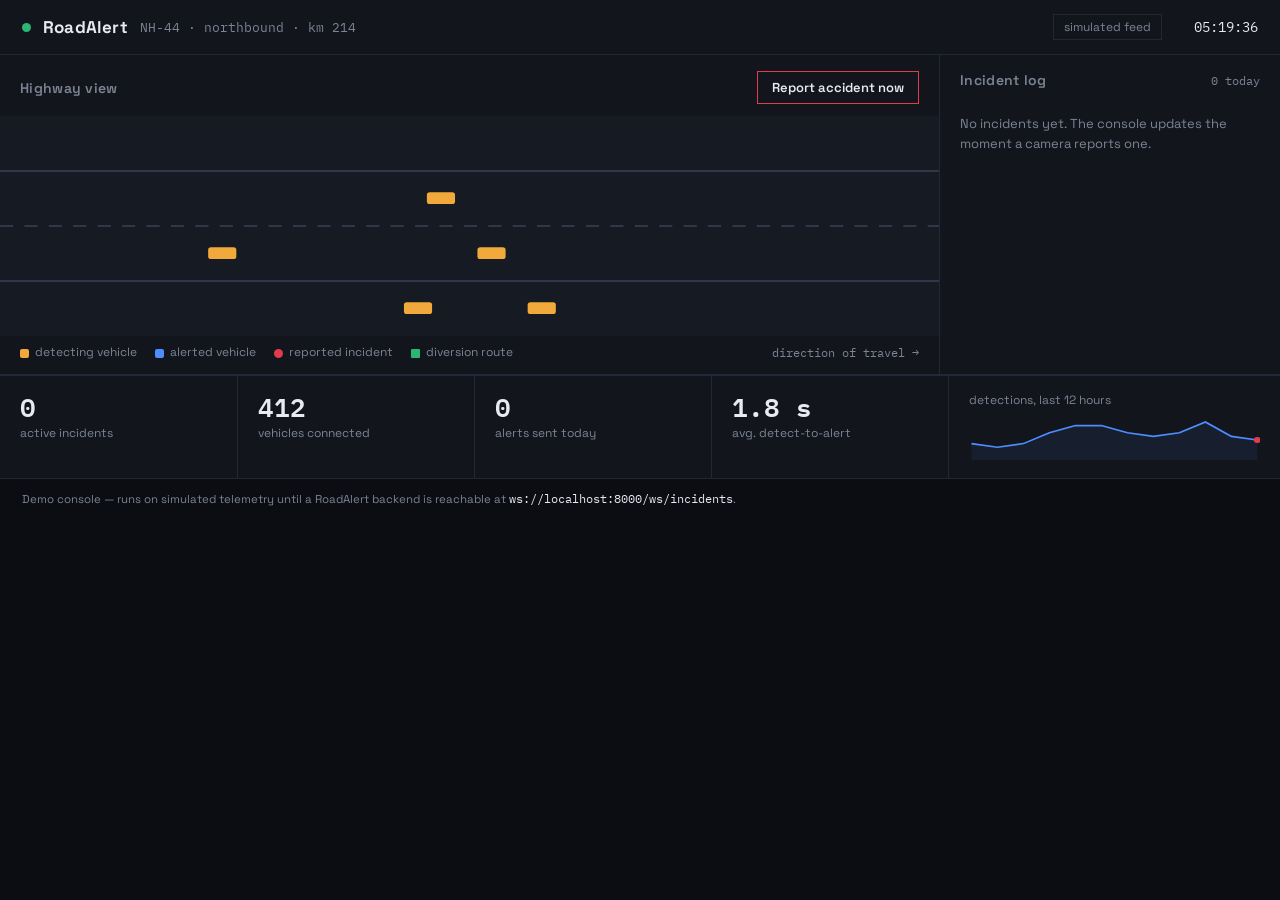
==== frontend/index.html @ 4ba643cd "Initial commit: RoadAlert frontend and backend" ====
<!DOCTYPE html>
<html lang="en">
<head>
<meta charset="UTF-8">
<meta name="viewport" content="width=device-width, initial-scale=1.0">
<title>RoadAlert — Live Operations Console</title>
<link rel="stylesheet" href="css/style.css">
</head>
<body>

<header class="topbar">
  <div class="topbar__mark">
    <span class="topbar__dot" id="linkDot"></span>
    <span class="topbar__name">RoadAlert</span>
    <span class="topbar__route">NH-44 · northbound · km 214</span>
  </div>
  <div class="topbar__right">
    <span class="topbar__mode" id="modeLabel">simulated feed</span>
    <span class="topbar__clock" id="clock">00:00:00</span>
  </div>
</header>

<main class="console">

  <section class="highway-panel">
    <div class="panel-head">
      <h1>Highway view</h1>
      <button class="btn" id="triggerBtn">Report accident now</button>
    </div>

    <svg id="road" class="road" viewBox="0 0 1000 260" preserveAspectRatio="none" role="img" aria-label="Live highway simulation">
      <rect x="0" y="0" width="1000" height="260" class="road__surface"/>
      <g id="alertZone" class="alert-zone" opacity="0"></g>
      <line x1="0" y1="65"  x2="1000" y2="65"  class="lane-line"/>
      <line x1="0" y1="130" x2="1000" y2="130" class="lane-line lane-line--dashed"/>
      <line x1="0" y1="195" x2="1000" y2="195" class="lane-line"/>
      <path id="divertPath" class="divert-path" d="" opacity="0"/>
      <g id="cars"></g>
      <g id="incidentMark" class="incident-mark" opacity="0">
        <circle r="13" class="incident-mark__ring"/>
        <circle r="13" class="incident-mark__ring incident-mark__ring--delay"/>
        <text y="6" text-anchor="middle" class="incident-mark__glyph">!</text>
      </g>
    </svg>

    <div class="road__foot">
      <span><i class="chip chip--amber"></i>detecting vehicle</span>
      <span><i class="chip chip--steel"></i>alerted vehicle</span>
      <span><i class="chip chip--red"></i>reported incident</span>
      <span><i class="chip chip--green"></i>diversion route</span>
      <span class="road__direction">direction of travel →</span>
    </div>
  </section>

  <aside class="log-panel">
    <div class="panel-head">
      <h1>Incident log</h1>
      <span class="panel-head__count" id="logCount">0 today</span>
    </div>
    <div class="log" id="log">
      <p class="log__empty" id="logEmpty">No incidents yet. The console updates the moment a camera reports one.</p>
    </div>
  </aside>

  <section class="stats-strip">
    <div class="stat">
      <span class="stat__value" id="statActive">0</span>
      <span class="stat__label">active incidents</span>
    </div>
    <div class="stat">
      <span class="stat__value" id="statVehicles">—</span>
      <span class="stat__label">vehicles connected</span>
    </div>
    <div class="stat">
      <span class="stat__value" id="statAlerts">0</span>
      <span class="stat__label">alerts sent today</span>
    </div>
    <div class="stat">
      <span class="stat__value" id="statLatency">—</span>
      <span class="stat__label">avg. detect-to-alert</span>
    </div>
    <div class="stat stat--wide">
      <span class="stat__label stat__label--top">detections, last 12 hours</span>
      <svg id="sparkline" class="sparkline" viewBox="0 0 240 46" preserveAspectRatio="none"></svg>
    </div>
  </section>

</main>

<footer class="foot">
  <span>Demo console — runs on simulated telemetry until a RoadAlert backend is reachable at <code>ws://localhost:8000/ws/incidents</code>.</span>
</footer>

<script src="js/app.js"></script>
</body>
</html>
---- frontend/css/style.css ----
@import url('https://fonts.googleapis.com/css2?family=Space+Grotesk:wght@500;600;700&family=IBM+Plex+Mono:wght@400;500;600&display=swap');

:root{
  --bg:        #0B0D12;
  --panel:     #12151C;
  --line:      #232838;
  --line-soft: #1A1E29;
  --ink:       #E7EAF0;
  --muted:     #7C8494;
  --amber:     #F2A93B;
  --red:       #E23B4E;
  --green:     #2BB673;
  --steel:     #4C8DFF;
  --font-ui:   'Space Grotesk', 'Segoe UI', Arial, sans-serif;
  --font-mono: 'IBM Plex Mono', 'SFMono-Regular', Consolas, monospace;
}

*{ box-sizing:border-box; }

html,body{
  margin:0; padding:0; height:100%;
  background:var(--bg); color:var(--ink);
  font-family:var(--font-ui);
}

button{ font-family:inherit; }

/* ---------- top bar ---------- */
.topbar{
  display:flex; align-items:center; justify-content:space-between;
  padding:14px 22px;
  border-bottom:1px solid var(--line);
  background:var(--panel);
}
.topbar__mark{ display:flex; align-items:center; gap:12px; }
.topbar__dot{
  width:9px; height:9px; border-radius:50%;
  background:var(--green);
  box-shadow:0 0 0 0 rgba(43,182,115,.6);
  animation:pulseDot 2.2s infinite;
}
.topbar__dot.is-down{ background:var(--red); animation:none; }
@keyframes pulseDot{
  0%  { box-shadow:0 0 0 0 rgba(43,182,115,.55); }
  70% { box-shadow:0 0 0 8px rgba(43,182,115,0); }
  100%{ box-shadow:0 0 0 0 rgba(43,182,115,0); }
}
.topbar__name{ font-weight:700; font-size:17px; letter-spacing:.2px; }
.topbar__route{ color:var(--muted); font-family:var(--font-mono); font-size:13px; }
.topbar__right{ display:flex; align-items:center; gap:18px; }
.topbar__mode{
  font-size:12px; color:var(--muted);
  border:1px solid var(--line); padding:4px 10px;
}
.topbar__clock{ font-family:var(--font-mono); font-size:14px; color:var(--ink); min-width:78px; text-align:right; }

/* ---------- layout ---------- */
.console{
  display:grid;
  grid-template-columns:1fr 340px;
  grid-template-rows:auto auto;
  gap:1px;
  background:var(--line);
}
.stats-strip{ grid-column:1 / -1; }

.panel-head{
  display:flex; align-items:center; justify-content:space-between;
  padding:16px 20px 12px;
}
.panel-head h1{
  font-size:14px; font-weight:600; margin:0;
  color:var(--muted); letter-spacing:.3px;
}
.panel-head__count{ font-family:var(--font-mono); font-size:12px; color:var(--muted); }

/* ---------- highway panel ---------- */
.highway-panel{ background:var(--panel); padding-bottom:14px; }

.btn{
  background:transparent; color:var(--ink);
  border:1px solid var(--red);
  padding:7px 14px; font-size:13px; font-weight:600;
  cursor:pointer; transition:background .15s ease, color .15s ease;
}
.btn:hover{ background:var(--red); color:#fff; }
.btn:active{ transform:translateY(1px); }
.btn:disabled{ opacity:.4; cursor:default; background:transparent; color:var(--ink); }

.road{ width:100%; height:220px; display:block; }
.road__surface{ fill:#161A22; }
.lane-line{ stroke:#3A4157; stroke-width:2; }
.lane-line--dashed{ stroke-dasharray:14 12; }

.alert-zone rect{ fill:var(--red); opacity:.10; }

.divert-path{
  fill:none; stroke:var(--green); stroke-width:3;
  stroke-linecap:round; stroke-dasharray:6 7;
}

.incident-mark__glyph{ fill:#0B0D12; font-family:var(--font-ui); font-weight:700; font-size:15px; }
.incident-mark__ring{ fill:none; stroke:var(--red); stroke-width:2; }
.incident-mark circle:not(.incident-mark__ring){ fill:var(--red); }
.incident-mark__ring{ animation:ring 1.6s ease-out infinite; }
.incident-mark__ring--delay{ animation-delay:.8s; }
@keyframes ring{
  0%  { r:10; opacity:.9; }
  100%{ r:26; opacity:0; }
}

.road__foot{
  display:flex; flex-wrap:wrap; gap:18px; align-items:center;
  padding:8px 20px 0; color:var(--muted); font-size:12px;
}
.road__direction{ margin-left:auto; font-family:var(--font-mono); }
.chip{ display:inline-block; width:9px; height:9px; margin-right:6px; border-radius:2px; vertical-align:middle; }
.chip--amber{ background:var(--amber); }
.chip--steel{ background:var(--steel); }
.chip--red{ background:var(--red); border-radius:50%; }
.chip--green{ background:var(--green); border-radius:1px; }

/* ---------- log panel ---------- */
.log-panel{ background:var(--panel); display:flex; flex-direction:column; min-height:280px; }
.log{ padding:0 20px 16px; overflow-y:auto; flex:1; }
.log__empty{ color:var(--muted); font-size:13px; line-height:1.5; }

.log-row{
  border-top:1px solid var(--line-soft);
  padding:10px 0;
  font-size:13px;
}
.log-row:first-child{ border-top:none; }
.log-row__top{ display:flex; justify-content:space-between; align-items:flex-start; gap:8px; }
.log-row__time{ font-family:var(--font-mono); color:var(--muted); font-size:11px; }
.log-row__title{ font-weight:600; }
.log-row__detail{ color:var(--muted); margin-top:3px; font-size:12px; }
.log-row__status{
  font-family:var(--font-mono); font-size:10.5px; letter-spacing:.4px;
  padding:2px 7px; border:1px solid currentColor; white-space:nowrap; height:fit-content;
}
.log-row__status--pending{ color:var(--amber); }
.log-row__status--confirmed{ color:var(--red); }
.log-row__status--cleared{ color:var(--green); opacity:.85; }

/* ---------- stats strip ---------- */
.stats-strip{
  display:grid; grid-template-columns:repeat(4,1fr) 1.4fr;
  background:var(--panel);
}
.stat{
  padding:16px 20px; border-top:1px solid var(--line);
  border-left:1px solid var(--line);
}
.stat:first-child{ border-left:none; }
.stat__value{
  display:block; font-family:var(--font-mono); font-size:26px; font-weight:600;
  color:var(--ink); line-height:1.1;
}
.stat__label{ display:block; color:var(--muted); font-size:12px; margin-top:4px; }
.stat__label--top{ margin-top:0; margin-bottom:8px; }
.stat--wide{ display:flex; flex-direction:column; justify-content:center; }
.sparkline{ width:100%; height:46px; }
.spark-line{ fill:none; stroke:var(--steel); stroke-width:1.6; }
.spark-fill{ fill:var(--steel); opacity:.08; stroke:none; }
.spark-now{ fill:var(--red); }

/* ---------- footer ---------- */
.foot{
  padding:12px 22px; color:var(--muted); font-size:11.5px;
  border-top:1px solid var(--line); background:var(--bg);
}
.foot code{ font-family:var(--font-mono); color:var(--ink); }

/* ---------- responsive ---------- */
@media (max-width:880px){
  .console{ grid-template-columns:1fr; }
  .stats-strip{ grid-template-columns:1fr 1fr; }
  .stat--wide{ grid-column:1 / -1; }
  .topbar{ flex-wrap:wrap; gap:8px; }
}

@media (prefers-reduced-motion:reduce){
  .topbar__dot, .incident-mark__ring{ animation:none; }
}
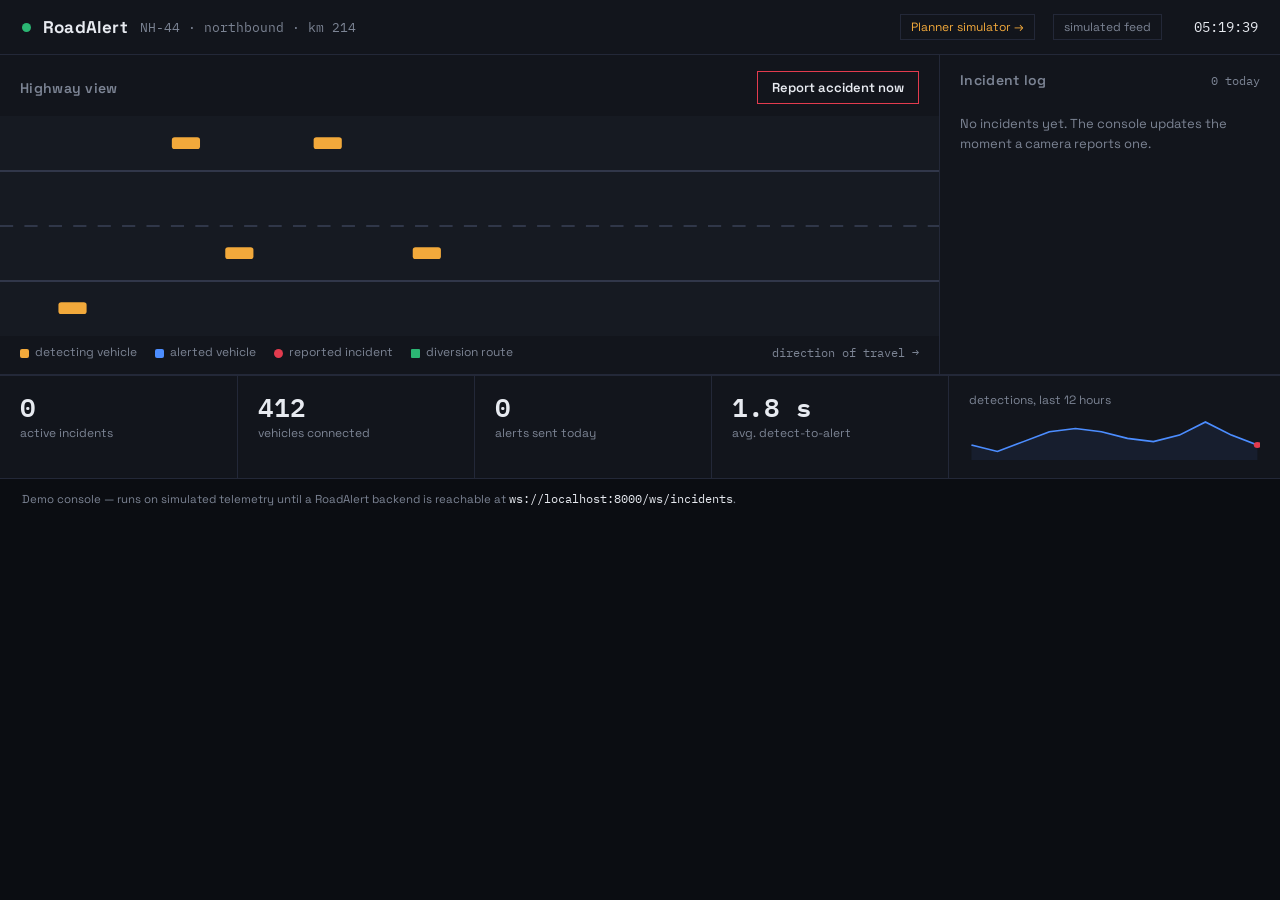
==== commit a8c4e2db: "updated frontend with enhanced design [Synexus-Auth-Code-Verified] [Synexus-Verified: 2026-10-01T15:" ====
--- a/frontend/index.html
+++ b/frontend/index.html
@@ -15,6 +15,7 @@
     <span class="topbar__route">NH-44 · northbound · km 214</span>
   </div>
   <div class="topbar__right">
+    <a href="planner.html" style="color:#F2A93B;text-decoration:none;border:1px solid #232838;padding:4px 10px;font-size:12px">Planner simulator →</a>
     <span class="topbar__mode" id="modeLabel">simulated feed</span>
     <span class="topbar__clock" id="clock">00:00:00</span>
   </div>
@@ -37,9 +38,10 @@
       <path id="divertPath" class="divert-path" d="" opacity="0"/>
       <g id="cars"></g>
       <g id="incidentMark" class="incident-mark" opacity="0">
+        <circle r="13" fill="#E23B4E"/>
         <circle r="13" class="incident-mark__ring"/>
         <circle r="13" class="incident-mark__ring incident-mark__ring--delay"/>
-        <text y="6" text-anchor="middle" class="incident-mark__glyph">!</text>
+        <text y="6" text-anchor="middle" class="incident-mark__glyph" fill="#fff">!</text>
       </g>
     </svg>
 
